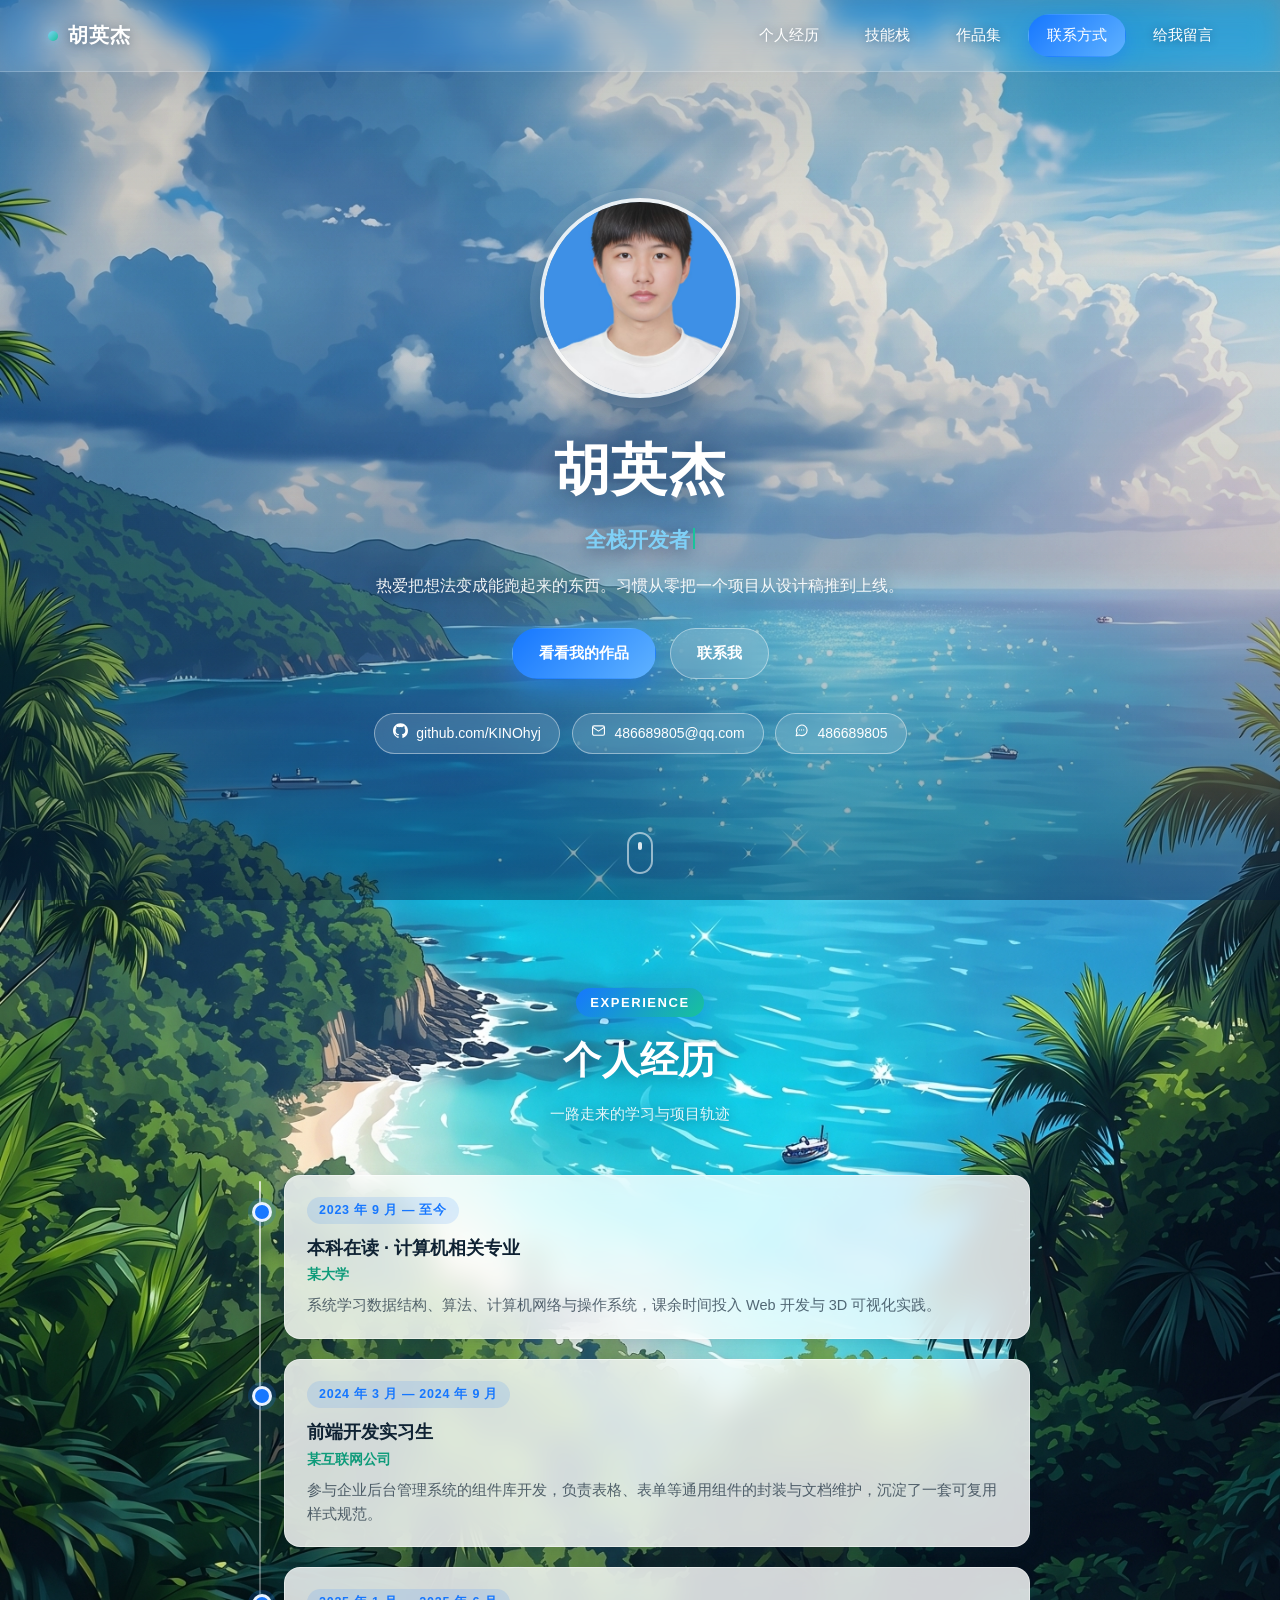
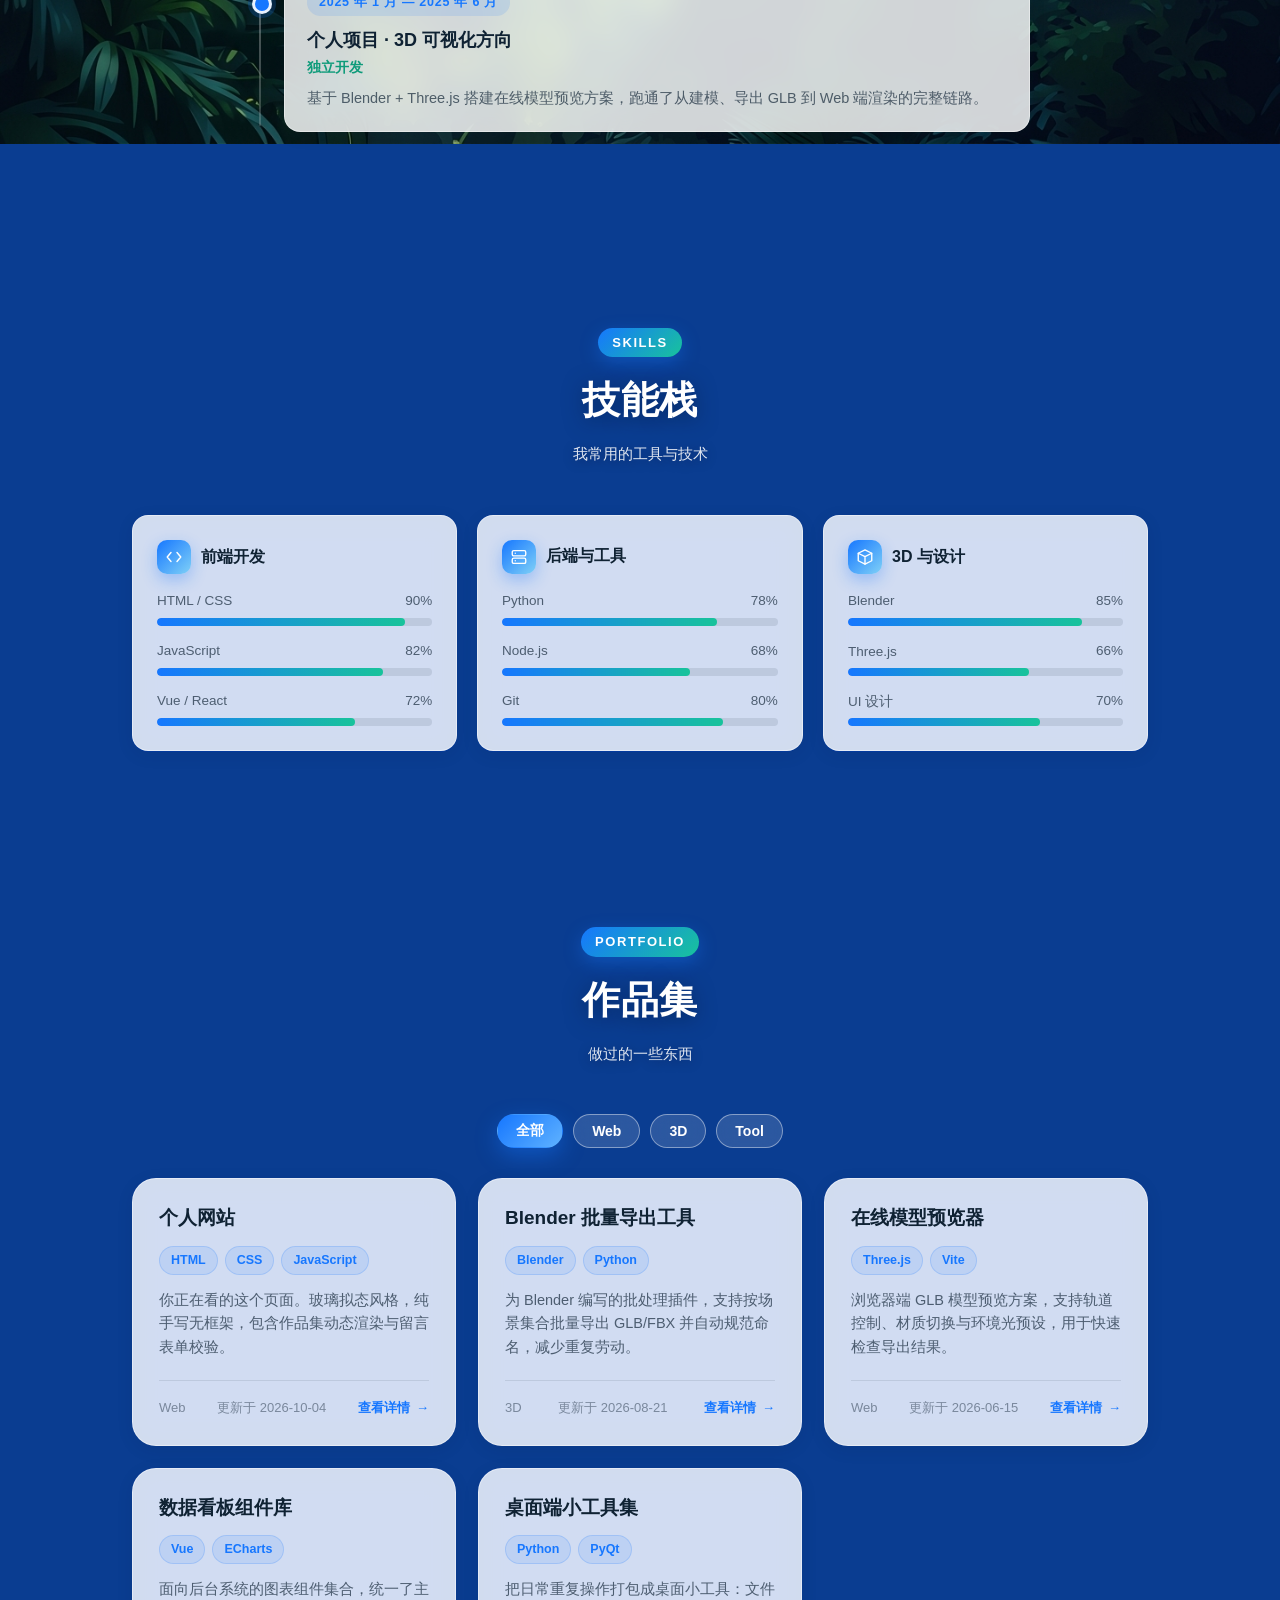
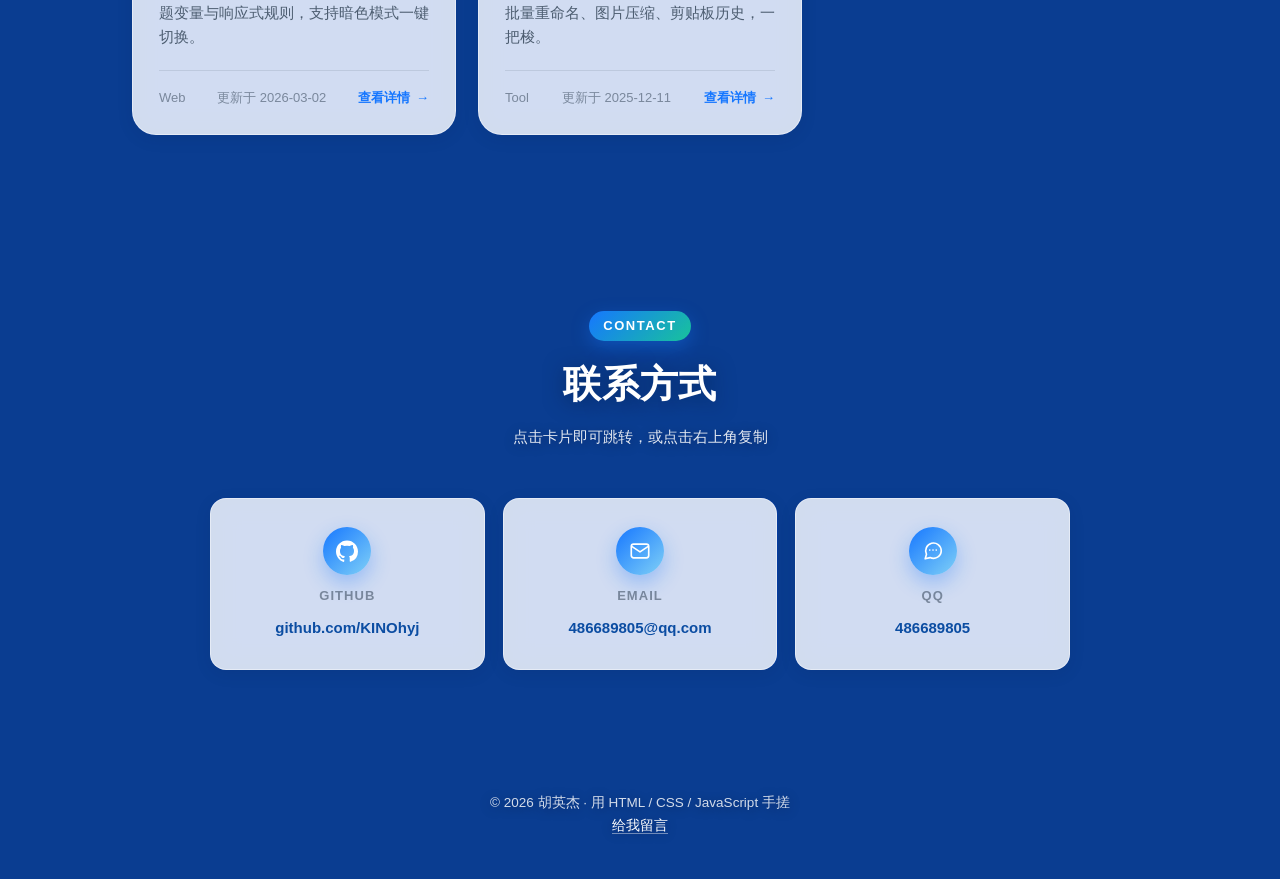
==== index.html @ ceaaa35a "为适应渲染规则，将static文件夹中的页面文件移至根目录下" ====
<!DOCTYPE html>
<html lang="zh">

<head>
    <meta charset="utf-8">
    <meta name="viewport" content="width=device-width, initial-scale=1">
    <title>胡英杰 · 个人主页</title>
    <meta name="description" content="胡英杰-KINO 的个人网站 —— 个人经历、技能栈与作品集。">
    <link rel="icon" href="data:,">
    <link rel="stylesheet" href="css/index.css">
</head>

<body>
    <!-- 背景压暗遮罩，保证文字与玻璃卡片可读 -->
    <div class="bgOverlay" aria-hidden="true"></div>

    <!-- ============================ 顶部导航 ============================ -->
    <nav class="navigationBar" id="navigationBar">
        <a class="navBrand" href="#home">胡英杰</a>

        <button class="navToggle" id="navToggle" type="button"
                aria-label="打开导航菜单" aria-expanded="false" aria-controls="navigationUl">
            <span></span><span></span><span></span>
        </button>

        <ul class="navigationUl" id="navigationUl">
            <li class="navigationLi" id="navPersonalExperience">
                <a class="navigation" href="#experience">个人经历</a>
            </li>
            <li class="navigationLi" id="navSkills">
                <a class="navigation" href="#skills">技能栈</a>
            </li>
            <li class="navigationLi" id="navPortfolio">
                <a class="navigation" href="#portfolio">作品集</a>
            </li>
            <li class="navigationLi" id="navContact">
                <a class="navigation" href="#contact">联系方式</a>
            </li>
            <li class="navigationLi" id="navMessage">
                <a class="navigation" href="email.html">给我留言</a>
            </li>
        </ul>
    </nav>

    <main>
        <!-- ============================ Hero ============================ -->
        <!--
            注意：本区块的姓名/简介/角色/头像会被 js/index.js 用 js/data.js 里的数据覆盖。
            要改这些内容，请改 js/data.js 的 owner 字段，而不是这里。
            这里保留静态内容是为了「JS 未加载时也有内容可看」以及 SEO。
        -->
        <section class="hero" id="home">
            <div class="profilePhotoDiv" id="profilePhotoDiv">
                <img class="profilePhotoImg" src="./src/profilePhoto.jpg" alt="胡英杰-KINO 的头像">
            </div>

            <h1 class="heroName" id="heroName">胡英杰</h1>
            <p class="heroRole" id="heroRole" data-roles="全栈开发者,AI 狂热者,终身学习者"></p>
            <p class="heroDesc" id="heroDesc">热爱把想法变成能跑起来的东西。习惯从零把一个项目从设计稿推到上线。</p>

            <div class="heroActions">
                <a class="btn btnPrimary" href="#portfolio">看看我的作品</a>
                <a class="btn btnGhost" href="email.html">联系我</a>
            </div>

            <!-- 联系方式（首屏快捷入口，由 js/data.js 的 owner.contacts 渲染） -->
            <div class="personalContact" id="personalContact"></div>

            <button class="scrollHint" id="scrollHint" type="button" aria-label="向下滚动"></button>
        </section>

        <!-- ============================ 个人经历 ============================ -->
        <section class="section" id="experience">
            <div class="container">
                <header class="sectionHead reveal">
                    <span class="sectionKicker">Experience</span>
                    <h2 class="sectionTitle">个人经历</h2>
                    <p class="sectionSubtitle">一路走来的学习与项目轨迹</p>
                </header>

                <!-- 由 js/index.js 读取 js/data.js 的 experiences 渲染 -->
                <div class="timeline" id="experienceTimeline"></div>
            </div>
        </section>

        <!-- ============================ 技能栈 ============================ -->
        <section class="section" id="skills">
            <div class="container">
                <header class="sectionHead reveal">
                    <span class="sectionKicker">Skills</span>
                    <h2 class="sectionTitle">技能栈</h2>
                    <p class="sectionSubtitle">我常用的工具与技术</p>
                </header>

                <div class="skillGroups" id="skillGroups"></div>
            </div>
        </section>

        <!-- ============================ 作品集 ============================ -->
        <section class="section" id="portfolio">
            <div class="container">
                <header class="sectionHead reveal">
                    <span class="sectionKicker">Portfolio</span>
                    <h2 class="sectionTitle">作品集</h2>
                    <p class="sectionSubtitle">做过的一些东西</p>
                </header>

                <!-- 分类筛选，由 js/index.js 依据作品分类自动生成 -->
                <div class="filterBar" id="filterBar"></div>

                <!--
                    对于不同项目，我们在中间使用 -number- 来区分不同项目的不同组件 id，以免找不到相关组件
                    例：portfolio-1-Title / portfolio-1-TechStack / portfolio-1-OverView
                -->
                <div class="portfolioParentDiv" id="portfolioDiv"></div>
            </div>
        </section>

        <!-- ============================ 联系方式 ============================ -->
        <section class="section" id="contact">
            <div class="container">
                <header class="sectionHead reveal">
                    <span class="sectionKicker">Contact</span>
                    <h2 class="sectionTitle">联系方式</h2>
                    <p class="sectionSubtitle">点击卡片即可跳转，或点击右上角复制</p>
                </header>

                <div class="contactGrid" id="contactGrid"></div>
            </div>
        </section>
    </main>

    <!-- ============================ 页脚 ============================ -->
    <footer class="siteFooter">
        <p>© <span id="footerYear">2026</span> 胡英杰 · 用 HTML / CSS / JavaScript 手搓</p>
        <p><a href="email.html">给我留言</a></p>
    </footer>

    <!-- 返回顶部 -->
    <button class="backToTop" id="backToTop" type="button" aria-label="返回顶部">↑</button>

    <!-- 全局提示（复制成功等） -->
    <div class="toast" id="toast" role="status" aria-live="polite"></div>

    <!-- 内容数据源：改内容只需要改这个文件 -->
    <script src="js/data.js"></script>
    <script src="js/index.js"></script>
</body>

</html>
---- css/index.css ----
/* ==========================================================================
   个人网站 · 全局样式表
   --------------------------------------------------------------------------
   设计语言：海洋蓝主色 + 青绿点缀 + 玻璃拟态(Glassmorphism)
   版式结构：固定导航条 → Hero(头像) → 个人经历 → 技能栈 → 作品集 → 联系方式 → 页脚
   命名约定：类名使用小驼峰；元素 id 使用「模块-序号-字段」，如 portfolio-1-Title
   ========================================================================== */

/* --------------------------------------------------------------------------
   1. 设计令牌（Design Tokens）
   -------------------------------------------------------------------------- */
:root {
    /* —— 主色调：取自背景海岛图的海洋蓝与天空蓝 —— */
    --c-primary: #1677ff;
    --c-primary-dark: #0b4da2;
    --c-primary-light: #5fb2ff;
    --c-sky: #7fd0f7;
    /* —— 点缀色：取自背景植被与海面高光 —— */
    --c-accent: #18c39b;
    --c-accent-dark: #0e9b7a;
    --c-warn: #ff8a3d;
    --c-danger: #ff5a5f;

    /* —— 文本色 —— */
    --c-text: #0f2233;
    --c-text-soft: rgba(15, 34, 51, 0.68);
    --c-text-mute: rgba(15, 34, 51, 0.45);
    --c-on-image: #ffffff;

    /* —— 玻璃拟态 —— */
    --glass-strong: rgba(255, 255, 255, 0.82);
    --glass-mid: rgba(255, 255, 255, 0.62);
    --glass-weak: rgba(255, 255, 255, 0.14);
    --glass-border: rgba(255, 255, 255, 0.42);
    --glass-border-dark: rgba(255, 255, 255, 0.22);
    --blur: 14px;

    /* —— 尺寸与圆角 —— */
    --nav-h: 72px;
    --radius-sm: 10px;
    --radius: 16px;
    --radius-lg: 24px;
    --radius-pill: 999px;
    --maxw: 1080px;

    /* —— 阴影 —— */
    --shadow-sm: 0 4px 16px rgba(8, 32, 64, 0.10);
    --shadow: 0 10px 34px rgba(8, 32, 64, 0.16);
    --shadow-lg: 0 22px 60px rgba(8, 32, 64, 0.24);

    /* —— 动效 —— */
    --ease: cubic-bezier(0.22, 0.61, 0.36, 1);
    --dur: 0.32s;

    /* —— 兼容旧变量名 —— */
    --navigationDivHeight: var(--nav-h);
}

/* --------------------------------------------------------------------------
   2. 基础重置
   -------------------------------------------------------------------------- */
* {
    margin: 0;
    padding: 0;
    box-sizing: border-box;
}

html {
    scroll-behavior: smooth;
    scroll-padding-top: calc(var(--nav-h) + 16px);
}

body {
    min-height: 100vh;
    font-family: -apple-system, BlinkMacSystemFont, "SF Pro Display", "Segoe UI",
        Roboto, "PingFang SC", "Hiragino Sans GB", "Microsoft YaHei", sans-serif;
    color: var(--c-text);
    line-height: 1.65;
    -webkit-font-smoothing: antialiased;

    /* 全屏背景图（海岛蓝天），固定不随滚动移动 */
    background-image: url("../src/index.jpg");
    background-repeat: no-repeat;
    background-size: cover;
    background-position: center;
    background-attachment: fixed;
    background-color: #0a3d91;
}

/* 背景压暗遮罩：保证上层文字与玻璃卡片始终可读 */
.bgOverlay {
    position: fixed;
    inset: 0;
    z-index: -1;
    pointer-events: none;
    background:
        linear-gradient(180deg,
            rgba(4, 26, 58, 0.28) 0%,
            rgba(4, 26, 58, 0.10) 30%,
            rgba(4, 26, 58, 0.22) 70%,
            rgba(4, 26, 58, 0.42) 100%);
}

img {
    display: block;
    max-width: 100%;
}

a {
    color: inherit;
}

::selection {
    background: var(--c-primary);
    color: #fff;
}

/* 自定义滚动条 */
::-webkit-scrollbar {
    width: 10px;
}

::-webkit-scrollbar-track {
    background: rgba(4, 26, 58, 0.30);
}

::-webkit-scrollbar-thumb {
    background: rgba(255, 255, 255, 0.32);
    border-radius: var(--radius-pill);
    border: 2px solid transparent;
    background-clip: padding-box;
}

::-webkit-scrollbar-thumb:hover {
    background: rgba(255, 255, 255, 0.55);
    background-clip: padding-box;
}

/* --------------------------------------------------------------------------
   3. 顶部导航条
   -------------------------------------------------------------------------- */
.navigationBar {
    position: fixed;
    top: 0;
    left: 0;
    right: 0;
    z-index: 100;
    display: flex;
    align-items: center;
    gap: 16px;
    height: var(--nav-h);
    padding: 0 clamp(16px, 4vw, 48px);

    background: rgba(255, 255, 255, 0.10);
    backdrop-filter: blur(var(--blur)) saturate(150%);
    -webkit-backdrop-filter: blur(var(--blur)) saturate(150%);
    border-bottom: 1px solid var(--glass-border-dark);
    transition: background var(--dur) var(--ease), box-shadow var(--dur) var(--ease);
}

/* 页面滚动后导航条加重，增强层次 */
.navigationBar.is-scrolled {
    background: rgba(255, 255, 255, 0.78);
    box-shadow: var(--shadow-sm);
}

.navBrand {
    display: flex;
    align-items: center;
    gap: 10px;
    font-size: 20px;
    font-weight: 700;
    letter-spacing: 0.04em;
    color: var(--c-on-image);
    text-decoration: none;
    text-shadow: 0 2px 12px rgba(4, 26, 58, 0.45);
    transition: color var(--dur) var(--ease), text-shadow var(--dur) var(--ease);
    white-space: nowrap;
}

.navBrand::before {
    content: "";
    width: 10px;
    height: 10px;
    border-radius: 50%;
    background: linear-gradient(135deg, var(--c-sky), var(--c-accent));
    box-shadow: 0 0 12px rgba(127, 208, 247, 0.85);
}

.navigationBar.is-scrolled .navBrand {
    color: var(--c-text);
    text-shadow: none;
}

.navigationUl {
    display: flex;
    align-items: center;
    gap: 8px;
    list-style: none;
    margin-left: auto;
}

.navigationLi {
    display: flex;
}

a.navigation {
    position: relative;
    display: inline-flex;
    align-items: center;
    justify-content: center;
    padding: 8px 18px;
    border-radius: var(--radius-pill);

    font-size: 15px;
    font-weight: 500;
    color: var(--c-on-image);
    text-decoration: none;
    text-shadow: 0 1px 10px rgba(4, 26, 58, 0.45);

    border: 1px solid transparent;
    transition: background var(--dur) var(--ease), color var(--dur) var(--ease),
        border-color var(--dur) var(--ease), transform var(--dur) var(--ease),
        text-shadow var(--dur) var(--ease);
}

.navigationBar.is-scrolled a.navigation {
    color: var(--c-text-soft);
    text-shadow: none;
}

a.navigation:hover {
    background: var(--glass-weak);
    border-color: var(--glass-border);
    transform: translateY(-1px);
}

/* 当前所在区块高亮 */
a.navigation.is-active {
    background: linear-gradient(135deg, var(--c-primary), var(--c-primary-light));
    color: #fff !important;
    text-shadow: none;
    box-shadow: 0 6px 18px rgba(22, 119, 255, 0.40);
}

/* 移动端汉堡按钮（默认隐藏） */
.navToggle {
    display: none;
    flex-direction: column;
    justify-content: center;
    gap: 5px;
    width: 42px;
    height: 42px;
    margin-left: auto;
    padding: 0 10px;
    border: 1px solid var(--glass-border);
    border-radius: var(--radius-sm);
    background: var(--glass-weak);
    backdrop-filter: blur(8px);
    cursor: pointer;
}

.navToggle span {
    display: block;
    height: 2px;
    border-radius: 2px;
    background: var(--c-on-image);
    transition: transform var(--dur) var(--ease), opacity var(--dur) var(--ease);
}

.navigationBar.is-scrolled .navToggle span {
    background: var(--c-text);
}

.navToggle[aria-expanded="true"] span:nth-child(1) {
    transform: translateY(7px) rotate(45deg);
}

.navToggle[aria-expanded="true"] span:nth-child(2) {
    opacity: 0;
}

.navToggle[aria-expanded="true"] span:nth-child(3) {
    transform: translateY(-7px) rotate(-45deg);
}

/* --------------------------------------------------------------------------
   4. 通用布局容器与区块标题
   -------------------------------------------------------------------------- */
.container {
    width: 100%;
    max-width: var(--maxw);
    margin: 0 auto;
    padding: 0 clamp(16px, 4vw, 32px);
}

.section {
    padding: clamp(48px, 8vw, 88px) 0;
}

.sectionHead {
    text-align: center;
    margin-bottom: clamp(28px, 5vw, 48px);
}

.sectionKicker {
    display: inline-block;
    padding: 4px 14px;
    margin-bottom: 12px;
    border-radius: var(--radius-pill);
    font-size: 13px;
    font-weight: 600;
    letter-spacing: 0.12em;
    text-transform: uppercase;
    color: #fff;
    background: linear-gradient(135deg, var(--c-primary), var(--c-accent));
    box-shadow: 0 6px 18px rgba(22, 119, 255, 0.35);
}

.sectionTitle {
    font-size: clamp(26px, 4vw, 38px);
    font-weight: 800;
    color: var(--c-on-image);
    text-shadow: 0 3px 20px rgba(4, 26, 58, 0.50);
    letter-spacing: 0.01em;
}

.sectionSubtitle {
    margin-top: 10px;
    font-size: 15px;
    color: rgba(255, 255, 255, 0.88);
    text-shadow: 0 2px 12px rgba(4, 26, 58, 0.45);
}

/* 玻璃卡片基础样式 */
.glassCard {
    background: var(--glass-strong);
    backdrop-filter: blur(var(--blur)) saturate(140%);
    -webkit-backdrop-filter: blur(var(--blur)) saturate(140%);
    border: 1px solid var(--glass-border);
    border-radius: var(--radius-lg);
    box-shadow: var(--shadow);
}

/* --------------------------------------------------------------------------
   5. Hero 区（头像 + 简介）
   -------------------------------------------------------------------------- */
.hero {
    min-height: 100vh;
    display: flex;
    flex-direction: column;
    align-items: center;
    justify-content: center;
    text-align: center;
    padding: calc(var(--nav-h) + 40px) clamp(16px, 4vw, 32px) 60px;
}

.profilePhotoDiv {
    display: grid;
    place-items: center;
    margin-bottom: 26px;
}

.profilePhotoImg {
    width: 200px;
    height: 200px;
    border-radius: 50%;
    object-fit: cover;
    border: 4px solid rgba(255, 255, 255, 0.85);
    box-shadow: 0 18px 48px rgba(4, 26, 58, 0.42), 0 0 0 10px rgba(255, 255, 255, 0.12);
    animation: floaty 6s ease-in-out infinite;
}

@keyframes floaty {
    0%, 100% { transform: translateY(0); }
    50% { transform: translateY(-10px); }
}

.heroName {
    font-size: clamp(34px, 6vw, 56px);
    font-weight: 800;
    letter-spacing: 0.02em;
    color: var(--c-on-image);
    text-shadow: 0 4px 28px rgba(4, 26, 58, 0.55);
}

.heroRole {
    min-height: 1.6em;
    margin-top: 6px;
    font-size: clamp(16px, 2.4vw, 21px);
    font-weight: 600;
    color: var(--c-sky);
    text-shadow: 0 2px 16px rgba(4, 26, 58, 0.55);
}

/* 打字机光标 */
.heroRole .caret {
    display: inline-block;
    width: 2px;
    height: 1em;
    margin-left: 3px;
    vertical-align: -0.12em;
    background: var(--c-accent);
    animation: blink 1s step-end infinite;
}

@keyframes blink {
    50% { opacity: 0; }
}

.heroDesc {
    max-width: 620px;
    margin-top: 16px;
    font-size: 16px;
    color: rgba(255, 255, 255, 0.92);
    text-shadow: 0 2px 14px rgba(4, 26, 58, 0.50);
}

.heroActions {
    display: flex;
    flex-wrap: wrap;
    gap: 14px;
    justify-content: center;
    margin-top: 28px;
}

/* 按钮体系 */
.btn {
    display: inline-flex;
    align-items: center;
    gap: 8px;
    padding: 12px 26px;
    border: 1px solid transparent;
    border-radius: var(--radius-pill);
    font-size: 15px;
    font-weight: 600;
    font-family: inherit;
    text-decoration: none;
    cursor: pointer;
    transition: transform var(--dur) var(--ease), box-shadow var(--dur) var(--ease),
        background var(--dur) var(--ease), color var(--dur) var(--ease);
}

.btn:active {
    transform: scale(0.97);
}

.btnPrimary {
    background: linear-gradient(135deg, var(--c-primary), var(--c-primary-light));
    color: #fff;
    box-shadow: 0 10px 26px rgba(22, 119, 255, 0.42);
}

.btnPrimary:hover {
    transform: translateY(-2px);
    box-shadow: 0 16px 34px rgba(22, 119, 255, 0.55);
}

.btnGhost {
    background: var(--glass-weak);
    border-color: var(--glass-border);
    color: #fff;
    backdrop-filter: blur(10px);
}

.btnGhost:hover {
    background: rgba(255, 255, 255, 0.26);
    transform: translateY(-2px);
}

/* 社交/联系条 */
.personalContact {
    display: flex;
    flex-wrap: wrap;
    gap: 12px;
    justify-content: center;
    margin-top: 34px;
}

.personalContact a {
    display: inline-flex;
    align-items: center;
    gap: 8px;
    padding: 8px 18px;
    border-radius: var(--radius-pill);
    font-size: 14px;
    color: #fff;
    text-decoration: none;
    background: var(--glass-weak);
    border: 1px solid var(--glass-border);
    backdrop-filter: blur(10px);
    transition: background var(--dur) var(--ease), transform var(--dur) var(--ease);
}

.personalContact a:hover {
    background: rgba(255, 255, 255, 0.26);
    transform: translateY(-2px);
}

/* 向下滚动提示 */
.scrollHint {
    position: absolute;
    bottom: 26px;
    left: 50%;
    transform: translateX(-50%);
    width: 26px;
    height: 42px;
    border: 2px solid rgba(255, 255, 255, 0.55);
    border-radius: var(--radius-pill);
    cursor: pointer;
    background: transparent;
}

.scrollHint::after {
    content: "";
    position: absolute;
    top: 8px;
    left: 50%;
    width: 4px;
    height: 8px;
    margin-left: -2px;
    border-radius: 2px;
    background: rgba(255, 255, 255, 0.85);
    animation: scrollDot 1.8s var(--ease) infinite;
}

@keyframes scrollDot {
    0% { transform: translateY(0); opacity: 0; }
    35% { opacity: 1; }
    100% { transform: translateY(16px); opacity: 0; }
}

.hero {
    position: relative;
}

/* --------------------------------------------------------------------------
   6. 个人经历 · 时间轴
   -------------------------------------------------------------------------- */
.timeline {
    position: relative;
    max-width: 780px;
    margin: 0 auto;
    padding-left: 34px;
}

.timeline::before {
    content: "";
    position: absolute;
    top: 6px;
    bottom: 6px;
    left: 9px;
    width: 2px;
    background: linear-gradient(180deg,
        rgba(255, 255, 255, 0.75),
        rgba(255, 255, 255, 0.18));
    border-radius: 2px;
}

.timelineItem {
    position: relative;
    padding: 20px 22px;
    margin-bottom: 20px;
    background: var(--glass-strong);
    backdrop-filter: blur(var(--blur)) saturate(140%);
    -webkit-backdrop-filter: blur(var(--blur)) saturate(140%);
    border: 1px solid var(--glass-border);
    border-radius: var(--radius);
    box-shadow: var(--shadow-sm);
    transition: transform var(--dur) var(--ease), box-shadow var(--dur) var(--ease);
}

.timelineItem:hover {
    transform: translateX(6px);
    box-shadow: var(--shadow);
}

.timelineItem::before {
    content: "";
    position: absolute;
    top: 26px;
    left: -33px;
    width: 14px;
    height: 14px;
    border-radius: 50%;
    background: var(--c-primary);
    border: 3px solid rgba(255, 255, 255, 0.9);
    box-shadow: 0 0 0 4px rgba(22, 119, 255, 0.20);
}

.timelineDate {
    display: inline-block;
    font-size: 12.5px;
    font-weight: 700;
    letter-spacing: 0.06em;
    color: var(--c-primary);
    background: rgba(22, 119, 255, 0.12);
    padding: 3px 12px;
    border-radius: var(--radius-pill);
}

.timelineRole {
    margin-top: 10px;
    font-size: 18px;
    font-weight: 700;
    color: var(--c-text);
}

.timelineOrg {
    font-size: 14px;
    font-weight: 600;
    color: var(--c-accent-dark);
}

.timelineDesc {
    margin-top: 8px;
    font-size: 14.5px;
    color: var(--c-text-soft);
}

/* --------------------------------------------------------------------------
   7. 技能栈
   -------------------------------------------------------------------------- */
.skillGroups {
    display: grid;
    grid-template-columns: repeat(auto-fit, minmax(240px, 1fr));
    gap: 20px;
}

.skillCard {
    padding: 24px;
    background: var(--glass-strong);
    backdrop-filter: blur(var(--blur)) saturate(140%);
    -webkit-backdrop-filter: blur(var(--blur)) saturate(140%);
    border: 1px solid var(--glass-border);
    border-radius: var(--radius);
    box-shadow: var(--shadow-sm);
    transition: transform var(--dur) var(--ease), box-shadow var(--dur) var(--ease);
}

.skillCard:hover {
    transform: translateY(-6px);
    box-shadow: var(--shadow-lg);
}

.skillCardHead {
    display: flex;
    align-items: center;
    gap: 10px;
    margin-bottom: 16px;
    font-size: 16px;
    font-weight: 700;
    color: var(--c-text);
}

.skillIcon {
    display: grid;
    place-items: center;
    width: 34px;
    height: 34px;
    border-radius: var(--radius-sm);
    font-size: 17px;
    background: linear-gradient(135deg, var(--c-primary), var(--c-sky));
    color: #fff;
    box-shadow: 0 6px 16px rgba(22, 119, 255, 0.32);
}

.skillBar {
    margin-bottom: 14px;
}

.skillBar:last-child {
    margin-bottom: 0;
}

.skillBarTop {
    display: flex;
    justify-content: space-between;
    font-size: 13.5px;
    color: var(--c-text-soft);
    margin-bottom: 6px;
}

.skillTrack {
    height: 8px;
    border-radius: var(--radius-pill);
    background: rgba(15, 34, 51, 0.10);
    overflow: hidden;
}

.skillFill {
    height: 100%;
    width: 0;
    border-radius: var(--radius-pill);
    background: linear-gradient(90deg, var(--c-primary), var(--c-accent));
    transition: width 1.1s var(--ease);
}

/* --------------------------------------------------------------------------
   8. 作品集
   -------------------------------------------------------------------------- */
.portfolioParentDiv {
    display: grid;
    grid-template-columns: repeat(auto-fill, minmax(320px, 1fr));
    gap: 22px;
}

.portfolioSubDiv {
    position: relative;
    display: flex;
    flex-direction: column;
    padding: 26px;
    overflow: hidden;
    background: var(--glass-strong);
    backdrop-filter: blur(var(--blur)) saturate(140%);
    -webkit-backdrop-filter: blur(var(--blur)) saturate(140%);
    border: 1px solid var(--glass-border);
    border-radius: var(--radius-lg);
    box-shadow: var(--shadow-sm);
    transition: transform var(--dur) var(--ease), box-shadow var(--dur) var(--ease);
}

/* 顶部渐变高光条 */
.portfolioSubDiv::before {
    content: "";
    position: absolute;
    top: 0;
    left: 0;
    right: 0;
    height: 4px;
    background: linear-gradient(90deg, var(--c-primary), var(--c-sky), var(--c-accent));
    opacity: 0;
    transition: opacity var(--dur) var(--ease);
}

.portfolioSubDiv:hover {
    transform: translateY(-8px);
    box-shadow: var(--shadow-lg);
}

.portfolioSubDiv:hover::before {
    opacity: 1;
}

.portfolioTitle {
    font-size: 19px;
    font-weight: 700;
    line-height: 1.4;
}

.portfolioTitle a {
    color: var(--c-text);
    text-decoration: none;
    transition: color var(--dur) var(--ease);
}

.portfolioTitle a:hover {
    color: var(--c-primary);
}

.portfolioTechStack {
    display: flex;
    flex-wrap: wrap;
    gap: 7px;
    margin-top: 14px;
    font-size: 12.5px;
    font-weight: 600;
    color: var(--c-primary);
}

.portfolioTechStack span {
    padding: 3px 11px;
    border-radius: var(--radius-pill);
    background: rgba(22, 119, 255, 0.10);
    border: 1px solid rgba(22, 119, 255, 0.18);
}

.portfolioOverView {
    flex: 1;
    margin-top: 14px;
    font-size: 14.5px;
    color: var(--c-text-soft);
}

.portfolioMeta {
    display: flex;
    align-items: center;
    justify-content: space-between;
    gap: 12px;
    margin-top: 20px;
    padding-top: 16px;
    border-top: 1px solid rgba(15, 34, 51, 0.10);
    font-size: 13px;
    color: var(--c-text-mute);
}

.portfolioLink {
    display: inline-flex;
    align-items: center;
    gap: 6px;
    font-weight: 600;
    color: var(--c-primary);
    text-decoration: none;
    transition: gap var(--dur) var(--ease);
}

.portfolioLink:hover {
    gap: 10px;
}

/* 筛选标签 */
.filterBar {
    display: flex;
    flex-wrap: wrap;
    gap: 10px;
    justify-content: center;
    margin-bottom: 30px;
}

.filterChip {
    padding: 7px 18px;
    font-size: 14px;
    font-weight: 600;
    font-family: inherit;
    color: #fff;
    cursor: pointer;
    border: 1px solid var(--glass-border);
    border-radius: var(--radius-pill);
    background: var(--glass-weak);
    backdrop-filter: blur(10px);
    transition: background var(--dur) var(--ease), transform var(--dur) var(--ease);
}

.filterChip:hover {
    background: rgba(255, 255, 255, 0.26);
    transform: translateY(-2px);
}

.filterChip.is-active {
    background: linear-gradient(135deg, var(--c-primary), var(--c-primary-light));
    border-color: transparent;
    box-shadow: 0 8px 22px rgba(22, 119, 255, 0.42);
}

/* 空状态 / 加载骨架 */
.stateBox {
    grid-column: 1 / -1;
    padding: 56px 20px;
    text-align: center;
    color: var(--c-text-soft);
    background: var(--glass-mid);
    border: 1px dashed var(--glass-border);
    border-radius: var(--radius-lg);
    backdrop-filter: blur(8px);
}

.skeletonCard {
    height: 220px;
    border-radius: var(--radius-lg);
    background: linear-gradient(100deg,
        rgba(255, 255, 255, 0.55) 30%,
        rgba(255, 255, 255, 0.85) 50%,
        rgba(255, 255, 255, 0.55) 70%);
    background-size: 220% 100%;
    animation: shimmer 1.4s linear infinite;
}

@keyframes shimmer {
    from { background-position: 180% 0; }
    to { background-position: -60% 0; }
}

/* --------------------------------------------------------------------------
   9. 联系方式区
   -------------------------------------------------------------------------- */
.contactGrid {
    display: grid;
    grid-template-columns: repeat(auto-fit, minmax(220px, 1fr));
    gap: 18px;
    max-width: 860px;
    margin: 0 auto;
}

.contactCard {
    position: relative;
    display: flex;
    background: var(--glass-strong);
    backdrop-filter: blur(var(--blur)) saturate(140%);
    -webkit-backdrop-filter: blur(var(--blur)) saturate(140%);
    border: 1px solid var(--glass-border);
    border-radius: var(--radius);
    box-shadow: var(--shadow-sm);
    transition: transform var(--dur) var(--ease), box-shadow var(--dur) var(--ease);
}

/* 卡片内层链接：负责跳转并撑满整卡 */
.contactCardMain {
    display: flex;
    flex-direction: column;
    align-items: center;
    gap: 10px;
    width: 100%;
    padding: 28px 20px;
    text-align: center;
    text-decoration: none;
    color: var(--c-text);
    border-radius: inherit;
}

.contactCard:hover {
    transform: translateY(-6px);
    box-shadow: var(--shadow-lg);
}

/* 右上角「复制」按钮：默认淡出，悬停卡片时出现 */
.contactCopy {
    position: absolute;
    top: 10px;
    right: 10px;
    display: grid;
    place-items: center;
    width: 30px;
    height: 30px;
    padding: 0;
    color: var(--c-text-mute);
    cursor: pointer;
    border: 1px solid rgba(15, 34, 51, 0.10);
    border-radius: 50%;
    background: rgba(255, 255, 255, 0.72);
    opacity: 0;
    transition: opacity var(--dur) var(--ease), color var(--dur) var(--ease),
        background var(--dur) var(--ease);
}

.contactCopy svg {
    width: 15px;
    height: 15px;
}

.contactCard:hover .contactCopy,
.contactCopy:focus-visible {
    opacity: 1;
}

.contactCopy:hover {
    color: var(--c-primary);
    background: #fff;
}

/* 触屏设备没有 hover，复制按钮常驻显示 */
@media (hover: none) {
    .contactCopy {
        opacity: 1;
    }
}

.contactIcon {
    display: grid;
    place-items: center;
    width: 48px;
    height: 48px;
    border-radius: 50%;
    font-size: 22px;
    background: linear-gradient(135deg, var(--c-primary), var(--c-sky));
    color: #fff;
    box-shadow: 0 8px 20px rgba(22, 119, 255, 0.32);
}

.contactLabel {
    font-size: 13px;
    font-weight: 700;
    letter-spacing: 0.08em;
    text-transform: uppercase;
    color: var(--c-text-mute);
}

.contactValue {
    font-size: 15px;
    font-weight: 600;
    color: var(--c-primary-dark);
    word-break: break-all;
}

/* --------------------------------------------------------------------------
   10. 页脚
   -------------------------------------------------------------------------- */
.siteFooter {
    padding: 34px 16px 42px;
    text-align: center;
    font-size: 13.5px;
    color: rgba(255, 255, 255, 0.82);
    text-shadow: 0 2px 12px rgba(4, 26, 58, 0.45);
}

.siteFooter a {
    color: #fff;
    text-decoration: none;
    border-bottom: 1px solid rgba(255, 255, 255, 0.45);
}

/* --------------------------------------------------------------------------
   11. 返回顶部
   -------------------------------------------------------------------------- */
.backToTop {
    position: fixed;
    right: 24px;
    bottom: 24px;
    z-index: 90;
    display: grid;
    place-items: center;
    width: 46px;
    height: 46px;
    font-size: 20px;
    color: #fff;
    cursor: pointer;
    border: 1px solid var(--glass-border);
    border-radius: 50%;
    background: linear-gradient(135deg, var(--c-primary), var(--c-primary-light));
    box-shadow: 0 12px 28px rgba(22, 119, 255, 0.45);
    opacity: 0;
    visibility: hidden;
    transform: translateY(14px);
    /* 同 .navigationUl：visibility 用 0s 过渡 + 延迟，避免依赖特殊插值规则 */
    transition: opacity var(--dur) var(--ease), transform var(--dur) var(--ease),
        visibility 0s linear var(--dur);
}

.backToTop.is-visible {
    opacity: 1;
    visibility: visible;
    transform: translateY(0);
    transition: opacity var(--dur) var(--ease), transform var(--dur) var(--ease),
        visibility 0s linear 0s;
}

.backToTop:hover {
    transform: translateY(-4px);
}

/* --------------------------------------------------------------------------
   12. 滚动进场动画
   -------------------------------------------------------------------------- */
.reveal {
    opacity: 0;
    transform: translateY(28px);
    transition: opacity 0.7s var(--ease), transform 0.7s var(--ease);
}

.reveal.is-visible {
    opacity: 1;
    transform: none;
}

/* --------------------------------------------------------------------------
   13. 留言页（email.html）
   -------------------------------------------------------------------------- */
.pageShell {
    min-height: 100vh;
    display: flex;
    flex-direction: column;
    align-items: center;
    justify-content: center;
    padding: calc(var(--nav-h) + 48px) 16px 64px;
}

.formCard {
    width: 100%;
    max-width: 620px;
    padding: clamp(26px, 4vw, 42px);
    background: var(--glass-strong);
    backdrop-filter: blur(18px) saturate(140%);
    -webkit-backdrop-filter: blur(18px) saturate(140%);
    border: 1px solid var(--glass-border);
    border-radius: var(--radius-lg);
    box-shadow: var(--shadow-lg);
}

.formHead {
    text-align: center;
    margin-bottom: 28px;
}

.formHead h1 {
    font-size: clamp(24px, 4vw, 32px);
    font-weight: 800;
    color: var(--c-text);
}

.formHead p {
    margin-top: 8px;
    font-size: 14.5px;
    color: var(--c-text-soft);
}

.field {
    margin-bottom: 18px;
}

.field label {
    display: block;
    margin-bottom: 7px;
    font-size: 14px;
    font-weight: 600;
    color: var(--c-text);
}

.field label .req {
    color: var(--c-danger);
    margin-left: 3px;
}

.field input,
.field textarea,
.field select {
    width: 100%;
    padding: 12px 15px;
    font-size: 14.5px;
    font-family: inherit;
    color: var(--c-text);
    background: rgba(255, 255, 255, 0.72);
    border: 1px solid rgba(15, 34, 51, 0.16);
    border-radius: var(--radius-sm);
    outline: none;
    transition: border-color var(--dur) var(--ease), box-shadow var(--dur) var(--ease),
        background var(--dur) var(--ease);
}

.field textarea {
    min-height: 132px;
    resize: vertical;
    line-height: 1.6;
}

.field input::placeholder,
.field textarea::placeholder {
    color: var(--c-text-mute);
}

.field input:focus,
.field textarea:focus,
.field select:focus {
    background: #fff;
    border-color: var(--c-primary);
    box-shadow: 0 0 0 4px rgba(22, 119, 255, 0.16);
}

/* 校验失败态 */
.field.has-error input,
.field.has-error textarea {
    border-color: var(--c-danger);
    box-shadow: 0 0 0 4px rgba(255, 90, 95, 0.14);
}

.fieldError {
    display: none;
    margin-top: 6px;
    font-size: 12.5px;
    color: var(--c-danger);
}

.field.has-error .fieldError {
    display: block;
}

.fieldRow {
    display: grid;
    grid-template-columns: 1fr 1fr;
    gap: 16px;
}

.charCount {
    margin-top: 6px;
    font-size: 12.5px;
    text-align: right;
    color: var(--c-text-mute);
}

.charCount.is-warn {
    color: var(--c-warn);
}

.formFoot {
    display: flex;
    align-items: center;
    justify-content: space-between;
    gap: 14px;
    margin-top: 26px;
}

.formFoot .btn {
    padding: 12px 30px;
}

.btnPrimary[disabled] {
    opacity: 0.6;
    cursor: not-allowed;
    transform: none !important;
}

/* 提交结果提示条 */
.formAlert {
    display: none;
    align-items: center;
    gap: 10px;
    padding: 13px 16px;
    margin-bottom: 20px;
    font-size: 14px;
    border-radius: var(--radius-sm);
    border: 1px solid transparent;
}

.formAlert.is-show {
    display: flex;
}

.formAlert.is-success {
    color: #0b6b52;
    background: rgba(24, 195, 155, 0.14);
    border-color: rgba(24, 195, 155, 0.35);
}

.formAlert.is-error {
    color: #a3282c;
    background: rgba(255, 90, 95, 0.12);
    border-color: rgba(255, 90, 95, 0.32);
}

.backLink {
    display: inline-flex;
    align-items: center;
    gap: 6px;
    margin-top: 22px;
    font-size: 14px;
    color: rgba(255, 255, 255, 0.9);
    text-decoration: none;
    text-shadow: 0 2px 12px rgba(4, 26, 58, 0.45);
    transition: gap var(--dur) var(--ease);
}

.backLink:hover {
    gap: 10px;
}

/* --------------------------------------------------------------------------
   13.5 内联 SVG 图标尺寸
   -------------------------------------------------------------------------- */
.skillIcon svg {
    width: 18px;
    height: 18px;
}

.contactIcon svg {
    width: 22px;
    height: 22px;
}

.personalContact svg {
    width: 15px;
    height: 15px;
    flex-shrink: 0;
}

.portfolioLink svg {
    width: 14px;
    height: 14px;
}

/* --------------------------------------------------------------------------
   13.6 留言页底部：直接发邮件 + 复制邮箱
   -------------------------------------------------------------------------- */
.backLinkRow {
    display: flex;
    flex-wrap: wrap;
    align-items: center;
    justify-content: center;
    gap: 12px;
    margin-top: 22px;
}

.backLinkRow .backLink {
    margin-top: 0;
}

.copyChip {
    display: inline-flex;
    align-items: center;
    gap: 6px;
    padding: 7px 16px;
    font-size: 13.5px;
    font-weight: 600;
    font-family: inherit;
    color: #fff;
    cursor: pointer;
    border: 1px solid var(--glass-border);
    border-radius: var(--radius-pill);
    background: var(--glass-weak);
    backdrop-filter: blur(10px);
    -webkit-backdrop-filter: blur(10px);
    transition: background var(--dur) var(--ease), transform var(--dur) var(--ease);
}

.copyChip svg {
    width: 14px;
    height: 14px;
}

.copyChip:hover {
    background: rgba(255, 255, 255, 0.26);
    transform: translateY(-2px);
}

/* --------------------------------------------------------------------------
   13.7 全局提示 Toast
   -------------------------------------------------------------------------- */
.toast {
    position: fixed;
    left: 50%;
    bottom: 32px;
    z-index: 200;
    max-width: calc(100vw - 40px);
    padding: 12px 22px;
    overflow: hidden;
    font-size: 14px;
    font-weight: 600;
    color: #fff;
    white-space: nowrap;
    text-overflow: ellipsis;
    border-radius: var(--radius-pill);
    background: linear-gradient(135deg, var(--c-primary), var(--c-primary-light));
    box-shadow: 0 14px 34px rgba(22, 119, 255, 0.45);

    opacity: 0;
    visibility: hidden;
    transform: translate(-50%, 16px);
    /* visibility 用 0s + 延迟，避免依赖特殊插值规则 */
    transition: opacity var(--dur) var(--ease), transform var(--dur) var(--ease),
        visibility 0s linear var(--dur);
}

.toast.is-show {
    opacity: 1;
    visibility: visible;
    transform: translate(-50%, 0);
    transition: opacity var(--dur) var(--ease), transform var(--dur) var(--ease),
        visibility 0s linear 0s;
}

.toast.is-error {
    background: linear-gradient(135deg, #ff8a3d, #ff5a5f);
    box-shadow: 0 14px 34px rgba(255, 90, 95, 0.42);
}

/* --------------------------------------------------------------------------
   14. 响应式适配
   -------------------------------------------------------------------------- */
@media (max-width: 820px) {
    .navToggle {
        display: flex;
    }

    .navigationUl {
        position: absolute;
        top: var(--nav-h);
        left: 12px;
        right: 12px;
        flex-direction: column;
        gap: 6px;
        padding: 12px;
        margin-left: 0;

        background: rgba(255, 255, 255, 0.92);
        backdrop-filter: blur(18px);
        border: 1px solid var(--glass-border);
        border-radius: var(--radius);

        opacity: 0;
        visibility: hidden;
        transform: translateY(-12px);
        /* visibility 不参与时长过渡，改为延迟切换：
           关闭时等淡出播完再隐藏，打开时立即可见（0s 延迟） */
        transition: opacity var(--dur) var(--ease), transform var(--dur) var(--ease),
            visibility 0s linear var(--dur);
    }

    .navigationUl.is-open {
        opacity: 1;
        visibility: visible;
        transform: translateY(0);
        transition: opacity var(--dur) var(--ease), transform var(--dur) var(--ease),
            visibility 0s linear 0s;
    }

    .navigationLi {
        width: 100%;
    }

    a.navigation {
        width: 100%;
        padding: 12px;
        color: var(--c-text) !important;
        text-shadow: none;
    }

    .fieldRow {
        grid-template-columns: 1fr;
    }

    .portfolioParentDiv {
        grid-template-columns: 1fr;
    }
}

@media (max-width: 520px) {
    .profilePhotoImg {
        width: 156px;
        height: 156px;
    }

    .heroActions {
        flex-direction: column;
        width: 100%;
    }

    .heroActions .btn {
        justify-content: center;
        width: 100%;
    }

    .formFoot {
        flex-direction: column-reverse;
    }

    .formFoot .btn {
        width: 100%;
        justify-content: center;
    }
}

/* --------------------------------------------------------------------------
   15. 无障碍 / 动效降级
   -------------------------------------------------------------------------- */
:focus-visible {
    outline: 2px solid var(--c-primary);
    outline-offset: 2px;
}

@media (prefers-reduced-motion: reduce) {
    *,
    *::before,
    *::after {
        animation-duration: 0.01ms !important;
        animation-iteration-count: 1 !important;
        transition-duration: 0.01ms !important;
        scroll-behavior: auto !important;
    }
}
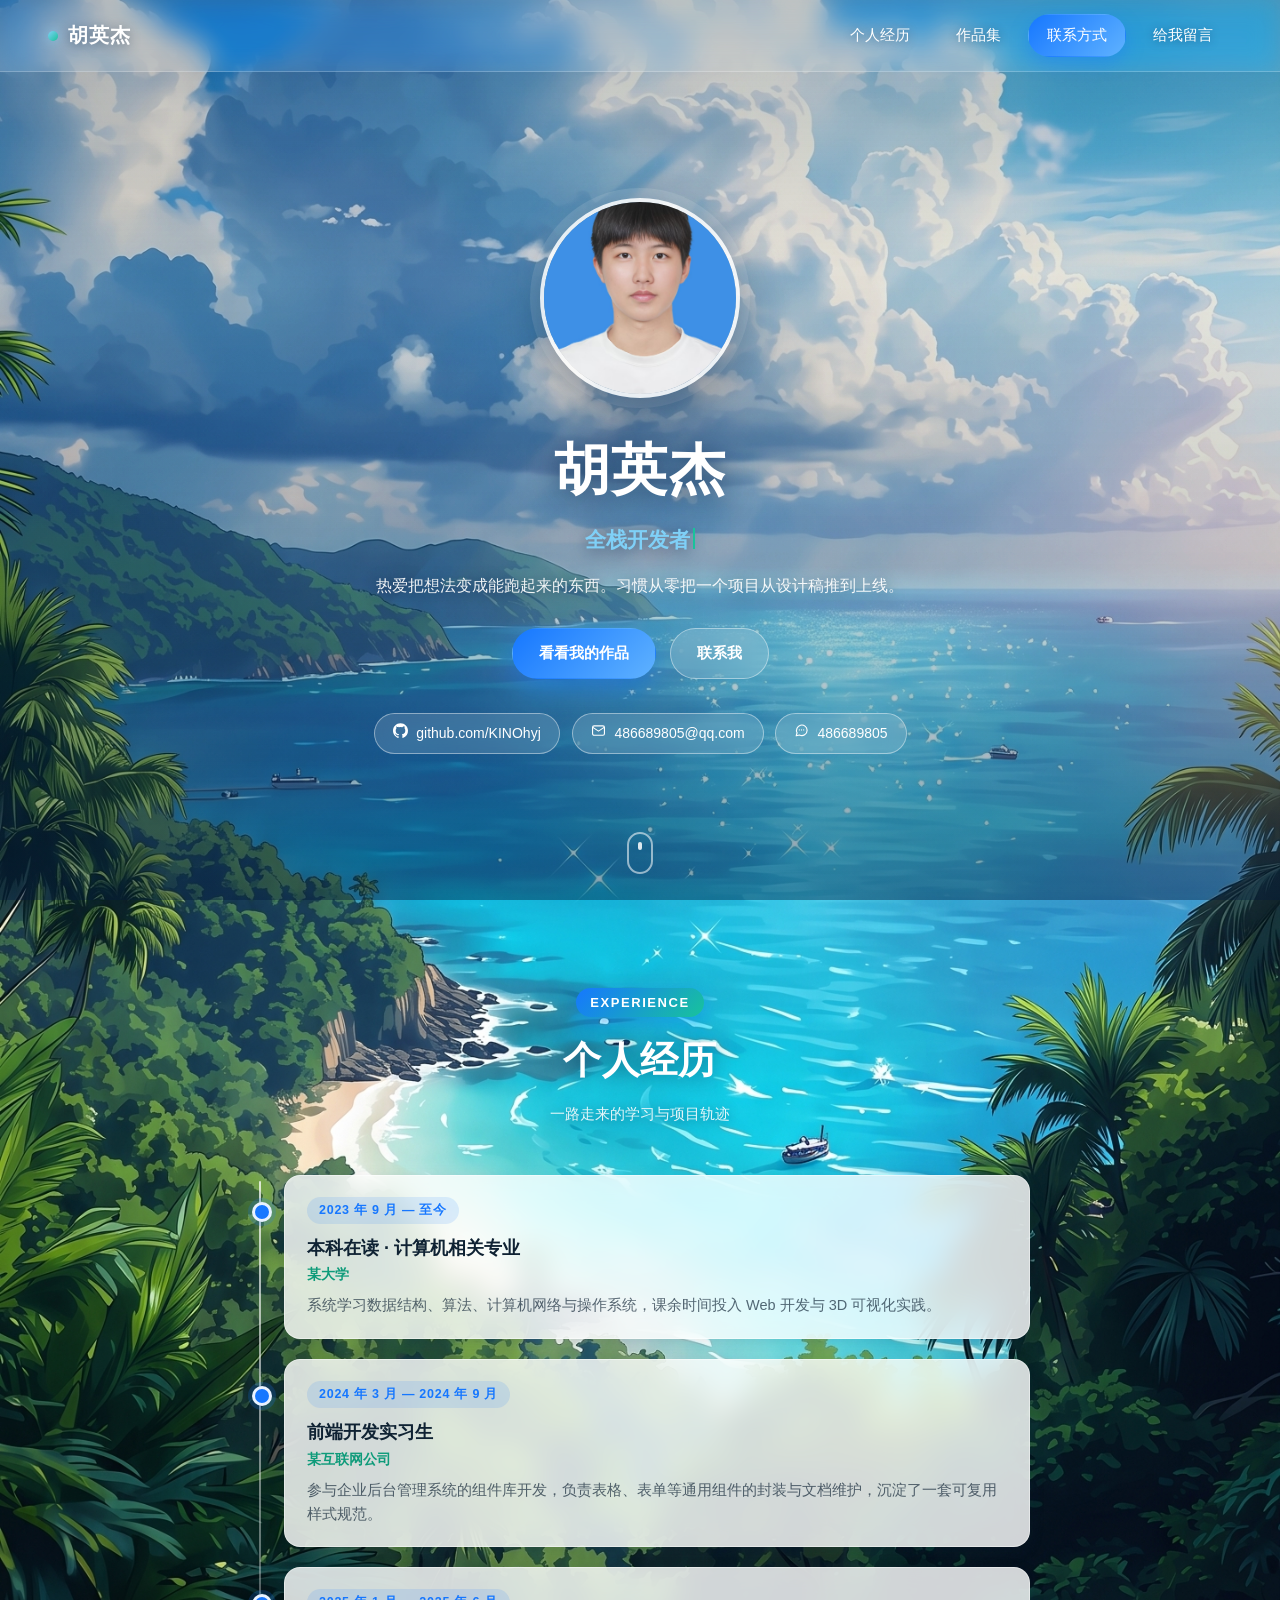
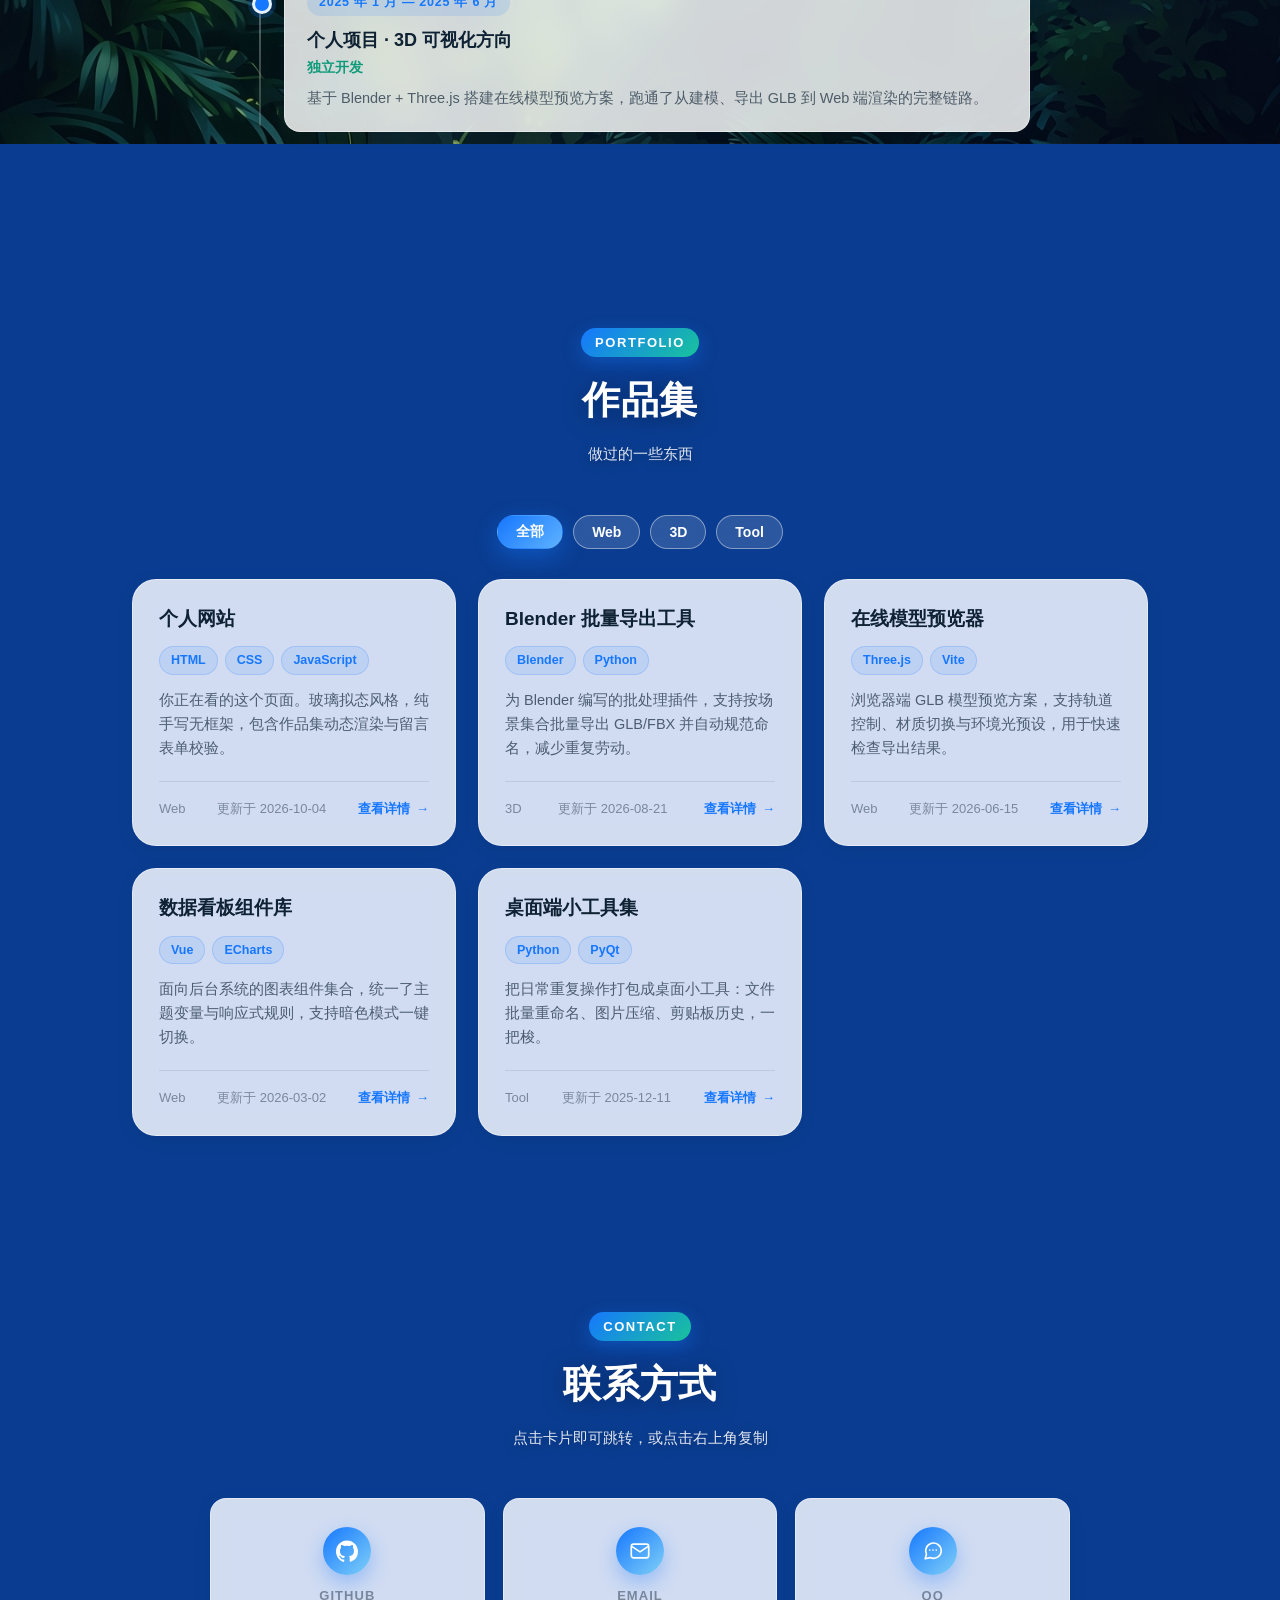
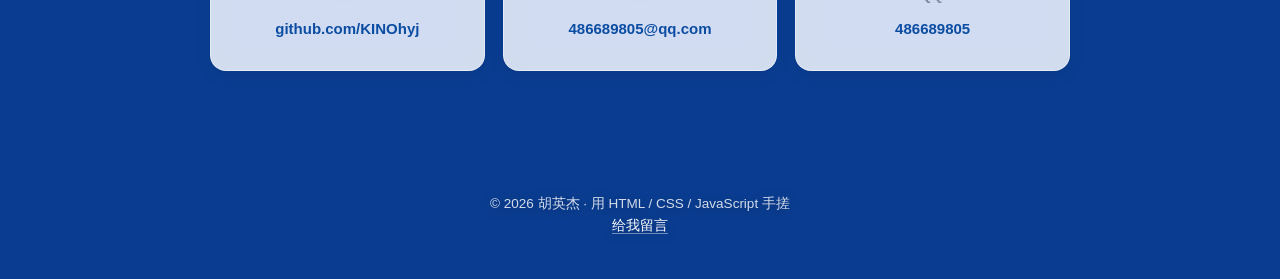
==== commit f4b47312: "移除首页技能栈区块，仅保留个人信息/经历/作品/联系方式 - index.html: 删除导航「技能栈」项与 <section id="skills"> 整段 - email.html: 删除指向 i" ====
--- a/index.html
+++ b/index.html
@@ -5,7 +5,7 @@
     <meta charset="utf-8">
     <meta name="viewport" content="width=device-width, initial-scale=1">
     <title>胡英杰 · 个人主页</title>
-    <meta name="description" content="胡英杰-KINO 的个人网站 —— 个人经历、技能栈与作品集。">
+    <meta name="description" content="胡英杰-KINO 的个人网站 —— 个人经历、作品集与联系方式。">
     <link rel="icon" href="data:,">
     <link rel="stylesheet" href="css/index.css">
 </head>
@@ -26,9 +26,6 @@
         <ul class="navigationUl" id="navigationUl">
             <li class="navigationLi" id="navPersonalExperience">
                 <a class="navigation" href="#experience">个人经历</a>
-            </li>
-            <li class="navigationLi" id="navSkills">
-                <a class="navigation" href="#skills">技能栈</a>
             </li>
             <li class="navigationLi" id="navPortfolio">
                 <a class="navigation" href="#portfolio">作品集</a>
@@ -80,19 +77,6 @@
 
                 <!-- 由 js/index.js 读取 js/data.js 的 experiences 渲染 -->
                 <div class="timeline" id="experienceTimeline"></div>
-            </div>
-        </section>
-
-        <!-- ============================ 技能栈 ============================ -->
-        <section class="section" id="skills">
-            <div class="container">
-                <header class="sectionHead reveal">
-                    <span class="sectionKicker">Skills</span>
-                    <h2 class="sectionTitle">技能栈</h2>
-                    <p class="sectionSubtitle">我常用的工具与技术</p>
-                </header>
-
-                <div class="skillGroups" id="skillGroups"></div>
             </div>
         </section>
 
--- a/css/index.css
+++ b/css/index.css
@@ -2,7 +2,7 @@
    个人网站 · 全局样式表
    --------------------------------------------------------------------------
    设计语言：海洋蓝主色 + 青绿点缀 + 玻璃拟态(Glassmorphism)
-   版式结构：固定导航条 → Hero(头像) → 个人经历 → 技能栈 → 作品集 → 联系方式 → 页脚
+   版式结构：固定导航条 → Hero(头像) → 个人经历 → 作品集 → 联系方式 → 页脚
    命名约定：类名使用小驼峰；元素 id 使用「模块-序号-字段」，如 portfolio-1-Title
    ========================================================================== */
 
@@ -619,85 +619,7 @@
 }
 
 /* --------------------------------------------------------------------------
-   7. 技能栈
-   -------------------------------------------------------------------------- */
-.skillGroups {
-    display: grid;
-    grid-template-columns: repeat(auto-fit, minmax(240px, 1fr));
-    gap: 20px;
-}
-
-.skillCard {
-    padding: 24px;
-    background: var(--glass-strong);
-    backdrop-filter: blur(var(--blur)) saturate(140%);
-    -webkit-backdrop-filter: blur(var(--blur)) saturate(140%);
-    border: 1px solid var(--glass-border);
-    border-radius: var(--radius);
-    box-shadow: var(--shadow-sm);
-    transition: transform var(--dur) var(--ease), box-shadow var(--dur) var(--ease);
-}
-
-.skillCard:hover {
-    transform: translateY(-6px);
-    box-shadow: var(--shadow-lg);
-}
-
-.skillCardHead {
-    display: flex;
-    align-items: center;
-    gap: 10px;
-    margin-bottom: 16px;
-    font-size: 16px;
-    font-weight: 700;
-    color: var(--c-text);
-}
-
-.skillIcon {
-    display: grid;
-    place-items: center;
-    width: 34px;
-    height: 34px;
-    border-radius: var(--radius-sm);
-    font-size: 17px;
-    background: linear-gradient(135deg, var(--c-primary), var(--c-sky));
-    color: #fff;
-    box-shadow: 0 6px 16px rgba(22, 119, 255, 0.32);
-}
-
-.skillBar {
-    margin-bottom: 14px;
-}
-
-.skillBar:last-child {
-    margin-bottom: 0;
-}
-
-.skillBarTop {
-    display: flex;
-    justify-content: space-between;
-    font-size: 13.5px;
-    color: var(--c-text-soft);
-    margin-bottom: 6px;
-}
-
-.skillTrack {
-    height: 8px;
-    border-radius: var(--radius-pill);
-    background: rgba(15, 34, 51, 0.10);
-    overflow: hidden;
-}
-
-.skillFill {
-    height: 100%;
-    width: 0;
-    border-radius: var(--radius-pill);
-    background: linear-gradient(90deg, var(--c-primary), var(--c-accent));
-    transition: width 1.1s var(--ease);
-}
-
-/* --------------------------------------------------------------------------
-   8. 作品集
+   7. 作品集
    -------------------------------------------------------------------------- */
 .portfolioParentDiv {
     display: grid;
@@ -871,7 +793,7 @@
 }
 
 /* --------------------------------------------------------------------------
-   9. 联系方式区
+   8. 联系方式区
    -------------------------------------------------------------------------- */
 .contactGrid {
     display: grid;
@@ -982,7 +904,7 @@
 }
 
 /* --------------------------------------------------------------------------
-   10. 页脚
+   9. 页脚
    -------------------------------------------------------------------------- */
 .siteFooter {
     padding: 34px 16px 42px;
@@ -999,7 +921,7 @@
 }
 
 /* --------------------------------------------------------------------------
-   11. 返回顶部
+   10. 返回顶部
    -------------------------------------------------------------------------- */
 .backToTop {
     position: fixed;
@@ -1038,7 +960,7 @@
 }
 
 /* --------------------------------------------------------------------------
-   12. 滚动进场动画
+   11. 滚动进场动画
    -------------------------------------------------------------------------- */
 .reveal {
     opacity: 0;
@@ -1052,7 +974,7 @@
 }
 
 /* --------------------------------------------------------------------------
-   13. 留言页（email.html）
+   12. 留言页（email.html）
    -------------------------------------------------------------------------- */
 .pageShell {
     min-height: 100vh;
@@ -1241,14 +1163,9 @@
     gap: 10px;
 }
 
-/* --------------------------------------------------------------------------
-   13.5 内联 SVG 图标尺寸
-   -------------------------------------------------------------------------- */
-.skillIcon svg {
-    width: 18px;
-    height: 18px;
-}
-
+/*    --------------------------------------------------------------------------
+   12.5 内联 SVG 图标尺寸
+   -------------------------------------------------------------------------- */
 .contactIcon svg {
     width: 22px;
     height: 22px;
@@ -1265,8 +1182,8 @@
     height: 14px;
 }
 
-/* --------------------------------------------------------------------------
-   13.6 留言页底部：直接发邮件 + 复制邮箱
+/*    --------------------------------------------------------------------------
+   12.6 留言页底部：直接发邮件 + 复制邮箱
    -------------------------------------------------------------------------- */
 .backLinkRow {
     display: flex;
@@ -1309,8 +1226,8 @@
     transform: translateY(-2px);
 }
 
-/* --------------------------------------------------------------------------
-   13.7 全局提示 Toast
+/*    --------------------------------------------------------------------------
+   12.7 全局提示 Toast
    -------------------------------------------------------------------------- */
 .toast {
     position: fixed;
@@ -1351,7 +1268,7 @@
 }
 
 /* --------------------------------------------------------------------------
-   14. 响应式适配
+   13. 响应式适配
    -------------------------------------------------------------------------- */
 @media (max-width: 820px) {
     .navToggle {
@@ -1437,7 +1354,7 @@
 }
 
 /* --------------------------------------------------------------------------
-   15. 无障碍 / 动效降级
+   14. 无障碍 / 动效降级
    -------------------------------------------------------------------------- */
 :focus-visible {
     outline: 2px solid var(--c-primary);
